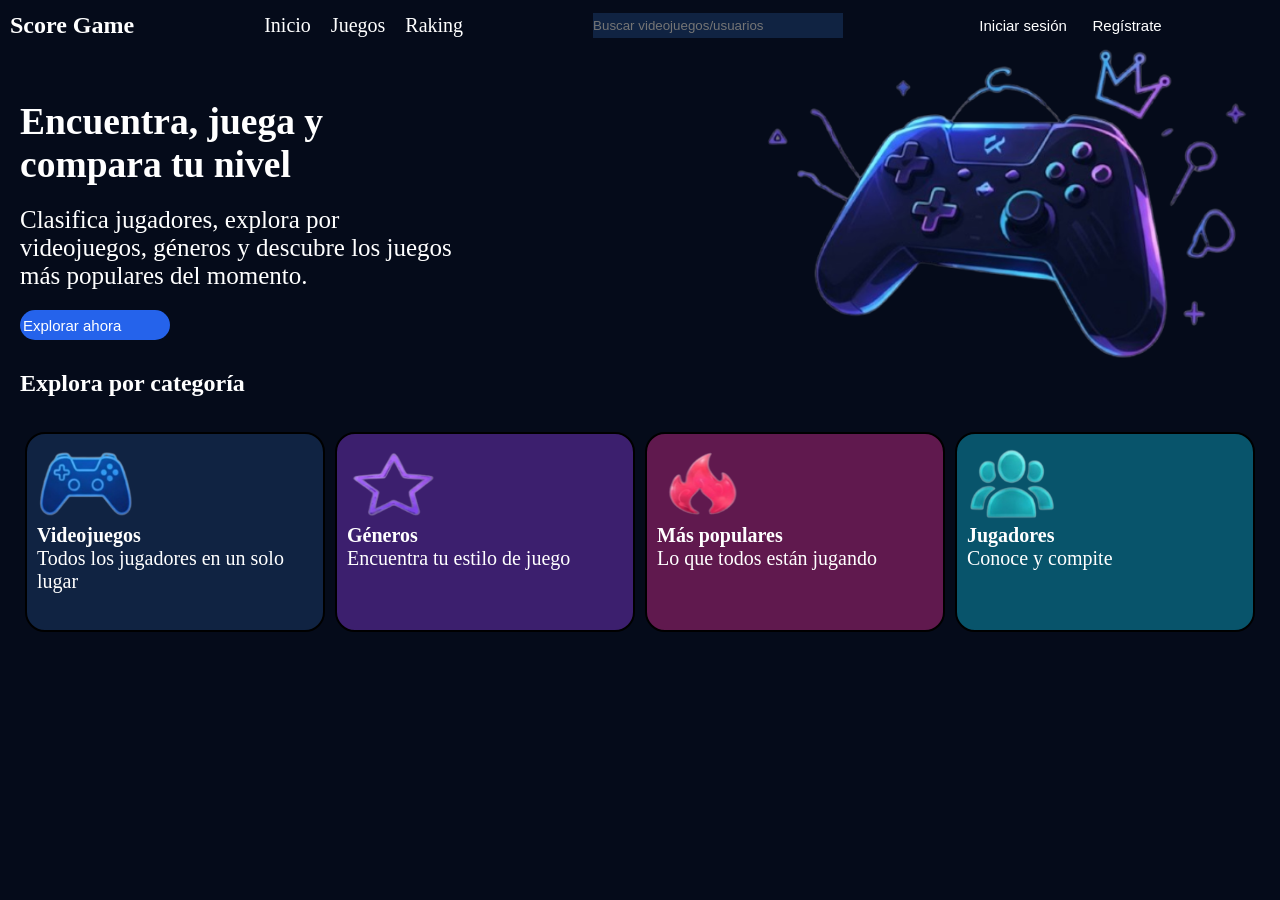
==== index.html @ 2e2f8823 "Actualizar index,estilos,img" ====
<!DOCTYPE html>
<html lang="en">
<head>
    <meta charset="UTF-8">
    <meta name="viewport" content="width=device-width, initial-scale=1.0">
    <title>Score Game</title>
    <link rel="stylesheet" href="estilos.css">

</head>
<body>
    <header id="menu">
        <h2>Score Game</h2>
        <nav>
            <ul>
                <li><a href="index.html">Inicio</a></li>
                <li><a href="#">Juegos</a></li>
                <li><a href="#">Raking</a></li>
            </ul>
        </nav>
        <section id="buscador">
            <form>
                <input type="search" placeholder="Buscar videojuegos/usuarios">
            </form>
        </section>
        <section id="botones">
            <button type="button" class="btn_inicioSesion">Iniciar sesión</button>
            <button type="button" class="btn_registrarse">Regístrate</button>
        </section>
    </header>

    <main>
        <section id="banner">
            <section id="banner-texto" >
                <h2>Encuentra, juega y compara tu nivel</h2>
                <p>Clasifica jugadores, explora por videojuegos, géneros y descubre los juegos más populares del momento.</p>
                <button type="button" >Explorar ahora </button>
            </section>
            <aside id="banner-imagen">
                <img src="control.png" alt="Control de videojuegos" height="350px" >
            </aside>
        </section>
        
        <section id="categorias">
            <h2>Explora por categoría</h2>
            <section id="lista-categorias">
                <article class="categoria" id="videojuego">
                    <img src="control chiquito.png" width="100px" height="75px">
                    <h4>Videojuegos</h4>
                    <p>Todos los jugadores en un solo lugar</p>
                </article>
                <article class="categoria" id="generos">
                    <img src="estrella.png" width="90px" height="75px">
                    <h4>Géneros</h4>
                    <p>Encuentra tu estilo de juego</p>
                </article>
                <article class="categoria" id="populares">
                    <img src="fuego.png" width="90px" height="75px">
                    <h4>Más populares</h4>
                    <p>Lo que todos están jugando</p>
                </article>
                <article class="categoria" id="jugadores">
                    <img src="usuarios.png" width="90px" height="75px">
                    <h4>Jugadores</h4>
                    <p>Conoce y compite</p>
                </article>
            </section>
        </section>
    </main>
</body>
</html>
---- estilos.css ----
*{box-sizing:border-box;
margin:0;
padding:0;
}

body{
  background-color: #050B1A;
  color:#FFFFFF;
}

header{
  padding: 10px; 
  display:flex;
  flex-direction:row;
  height: 50px;;
  width:100%;
  gap: 130px;
  align-items: center;
}

header nav ul{
    display: flex;
    flex-direction: row;
    gap: 20px;
    font-size: 20px;
    list-style: none;
    
}

header nav ul li a:hover{
    color:#7C3AED;
    background-color: aqua;
    border-radius: 10px;
}

header nav ul li a{
    text-decoration: none;
    color: #FFFFFF;
}

main{
    padding: 20px;
}

#banner{
    display: flex;
    justify-content: space-between;
    align-items: center;
    height: 300px;
    
}

#banner-texto{
    display: flex;
    flex-direction: column;
    justify-content: center;
    width: 450px;
    font-size: 25px;
    gap: 20px;
}

#categorias{
    display: flex;
    flex-direction: column;
    gap: 30px;
}

#lista-categorias{
    display: flex;
    flex-direction: row;
    justify-content:space-between;
}

.categoria{
    border: solid 2px black;
    padding: 10px;
    width: 25%;
    margin: 5px;
    height: 200px;
    border-radius: 20px;
    font-size: 20px;
}

#videojuego{
    background-color: #102342;
}

#generos{
    background-color: #3C1F6E;
}

#populares{
    background-color: #60194E;
}

#jugadores{
    background-color: #08546B;
}

input[type="search"]{
    width:250px ;
    height: 25px;
    background-color: #102342;
    border: none;
    color: #FFFFFF;
}

header button{
    width:100px ;
    height:30px ;
    background-color: transparent;
    color: #FFFFFF;
    border: none;
    font-size:15px ;
}
header button:hover{
    background-color: #08546B;
    border-radius: 15px;
    color:deepskyblue;
}

#banner button{
    width: 150px;
    height: 30px;
    display: flex;
    justify-content: flex-start;
    align-items: center;
    border: none;
    border-radius: 15px;
    padding: 3px;
    background-color: #2563EB;
    color: #FFFFFF;
    font-size: 15px;
}
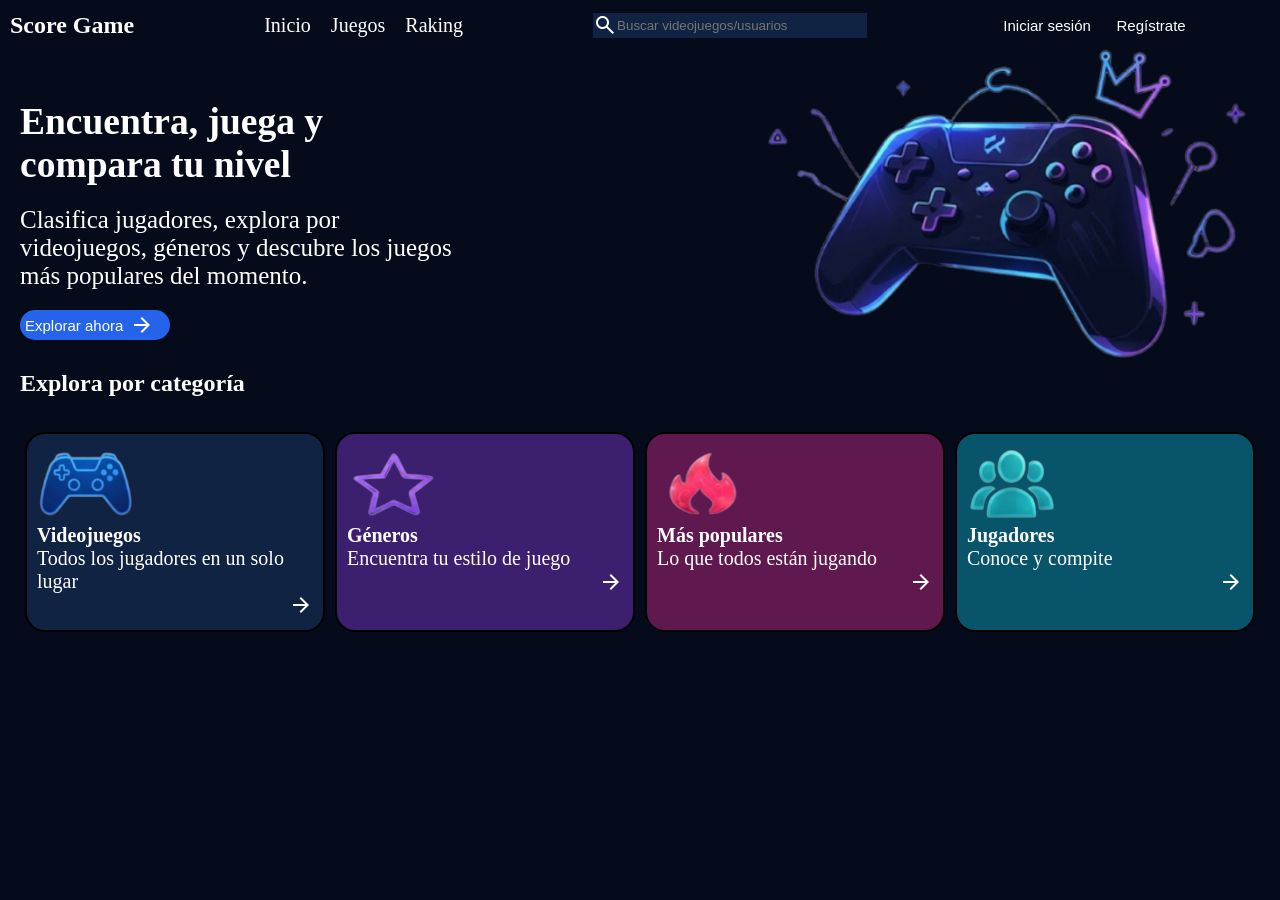
==== commit 793fc41c: "act estilos" ====
--- a/index.html
+++ b/index.html
@@ -5,7 +5,7 @@
     <meta name="viewport" content="width=device-width, initial-scale=1.0">
     <title>Score Game</title>
     <link rel="stylesheet" href="estilos.css">
-
+    <link rel="stylesheet" href="https://fonts.googleapis.com/css2?family=Material+Symbols+Outlined:opsz,wght,FILL,GRAD@24,400,0,0" />
 </head>
 <body>
     <header id="menu">
@@ -18,9 +18,8 @@
             </ul>
         </nav>
         <section id="buscador">
-            <form>
-                <input type="search" placeholder="Buscar videojuegos/usuarios">
-            </form>
+            <span class="material-symbols-outlined">search</span>
+            <input type="search" placeholder="Buscar videojuegos/usuarios" id="busca">
         </section>
         <section id="botones">
             <button type="button" class="btn_inicioSesion">Iniciar sesión</button>
@@ -33,7 +32,7 @@
             <section id="banner-texto" >
                 <h2>Encuentra, juega y compara tu nivel</h2>
                 <p>Clasifica jugadores, explora por videojuegos, géneros y descubre los juegos más populares del momento.</p>
-                <button type="button" >Explorar ahora </button>
+                <button type="button" >Explorar ahora <span class="material-symbols-outlined">arrow_forward</span></button>
             </section>
             <aside id="banner-imagen">
                 <img src="control.png" alt="Control de videojuegos" height="350px" >
@@ -47,21 +46,25 @@
                     <img src="control chiquito.png" width="100px" height="75px">
                     <h4>Videojuegos</h4>
                     <p>Todos los jugadores en un solo lugar</p>
+                    <span class="material-symbols-outlined">arrow_forward</span>
                 </article>
                 <article class="categoria" id="generos">
                     <img src="estrella.png" width="90px" height="75px">
                     <h4>Géneros</h4>
                     <p>Encuentra tu estilo de juego</p>
+                    <span class="material-symbols-outlined">arrow_forward</span>
                 </article>
                 <article class="categoria" id="populares">
                     <img src="fuego.png" width="90px" height="75px">
                     <h4>Más populares</h4>
                     <p>Lo que todos están jugando</p>
+                    <span class="material-symbols-outlined">arrow_forward</span>
                 </article>
                 <article class="categoria" id="jugadores">
                     <img src="usuarios.png" width="90px" height="75px">
                     <h4>Jugadores</h4>
                     <p>Conoce y compite</p>
+                    <span class="material-symbols-outlined">arrow_forward</span>
                 </article>
             </section>
         </section>
--- a/estilos.css
+++ b/estilos.css
@@ -65,6 +65,18 @@
     gap: 30px;
 }
 
+#busca{
+    border:none;
+    background:none ;
+    outline: none;
+}
+
+#buscador{
+    background-color: #102342;
+    display: flex;
+    align-items: center;
+}
+
 #lista-categorias{
     display: flex;
     flex-direction: row;
@@ -127,9 +139,13 @@
     align-items: center;
     border: none;
     border-radius: 15px;
-    padding: 3px;
+    padding: 5px;
     background-color: #2563EB;
     color: #FFFFFF;
     font-size: 15px;
+    gap: 7px;
 }
 
+.categoria .material-symbols-outlined{
+    float: right;
+}
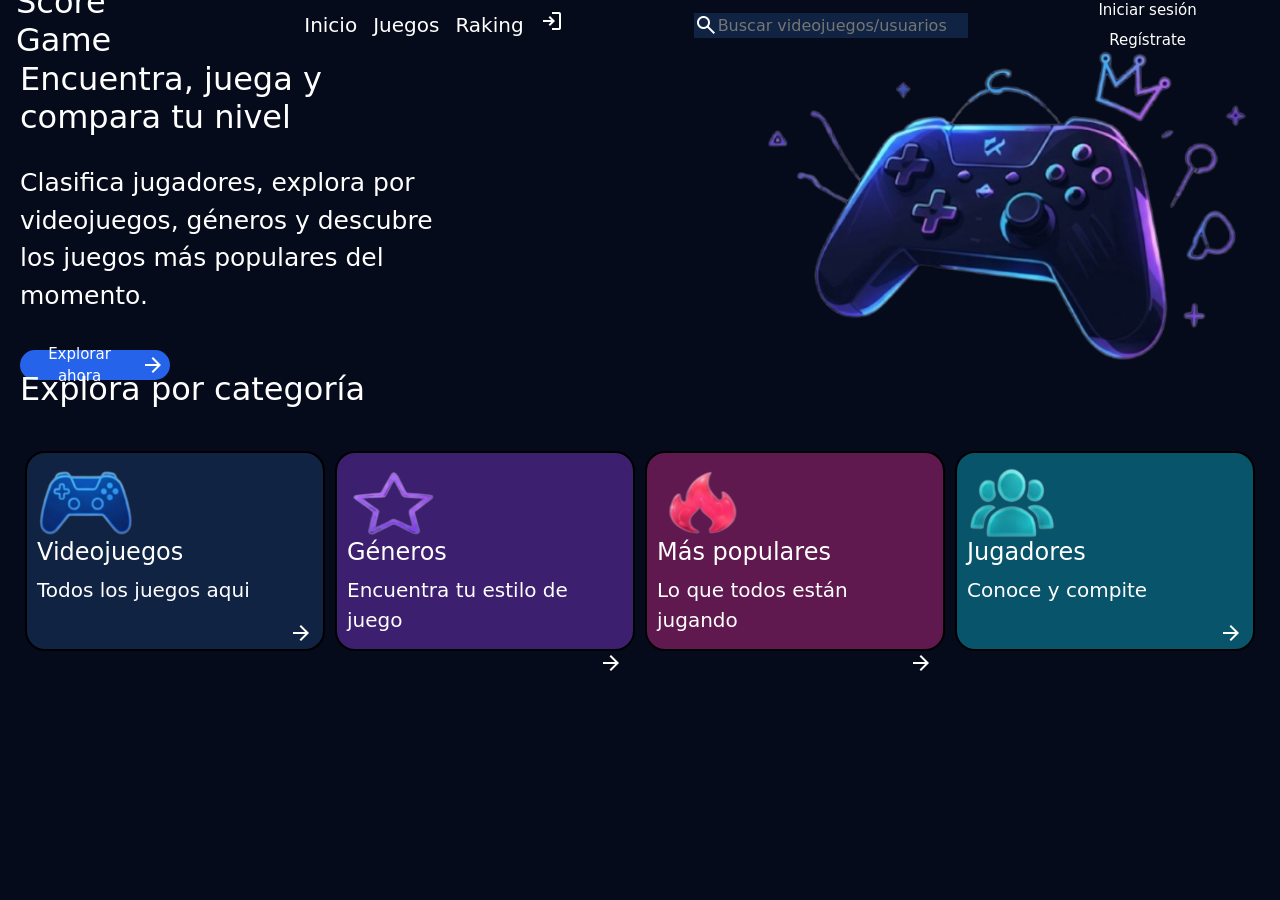
==== commit d15023b4: "Home finalizado" ====
--- a/index.html
+++ b/index.html
@@ -4,17 +4,20 @@
     <meta charset="UTF-8">
     <meta name="viewport" content="width=device-width, initial-scale=1.0">
     <title>Score Game</title>
+    <link rel="stylesheet" href="https://fonts.googleapis.com/css2?family=Material+Symbols+Outlined:opsz,wght,FILL,GRAD@24,400,0,0" />
+    <link href="https://cdn.jsdelivr.net/npm/bootstrap@5.3.8/dist/css/bootstrap.min.css" rel="stylesheet">
+    <script src="https://cdn.jsdelivr.net/npm/bootstrap@5.3.8/dist/js/bootstrap.bundle.min.js"></script>
     <link rel="stylesheet" href="estilos.css">
-    <link rel="stylesheet" href="https://fonts.googleapis.com/css2?family=Material+Symbols+Outlined:opsz,wght,FILL,GRAD@24,400,0,0" />
 </head>
 <body>
-    <header id="menu">
+    <header id="menu" class="d-flex align-items-center justify-content-between flex-row  p-3">
         <h2>Score Game</h2>
         <nav>
-            <ul>
+            <ul class="d-flex align-items-center list-unstyled m-0 gap-3">
                 <li><a href="index.html">Inicio</a></li>
                 <li><a href="#">Juegos</a></li>
                 <li><a href="#">Raking</a></li>
+                <li class="nav-item"><a class="nav-link" data-bs-toggle="modal" data-bs-target="#myModalAdmin" href="#"><span class="material-symbols-outlined">login</span></a> </li>
             </ul>
         </nav>
         <section id="buscador">
@@ -45,7 +48,7 @@
                 <article class="categoria" id="videojuego">
                     <img src="control chiquito.png" width="100px" height="75px">
                     <h4>Videojuegos</h4>
-                    <p>Todos los jugadores en un solo lugar</p>
+                    <p>Todos los juegos aqui</p>
                     <span class="material-symbols-outlined">arrow_forward</span>
                 </article>
                 <article class="categoria" id="generos">
@@ -69,5 +72,45 @@
             </section>
         </section>
     </main>
+
+   <div class="modal  " id="myModalAdmin">
+  <div class="modal-dialog">
+    <div class="modal-content  modal_admin" >
+
+      <!-- Modal Header -->
+      <div class="modal-header">
+        <h4 class="modal-title">iniciar sesion Admin</h4>
+        <button type="button" class="btn-close" data-bs-dismiss="modal"></button>
+      </div>
+
+      <!-- Modal body -->
+      <div class="modal-body">
+       <form action="Admin/indexAdmin.html">
+  <div class="mb-3 mt-3">
+    <label for="email" class="form-label">Email:</label>
+    <input type="email" class="form-control" id="email" placeholder="ejemplo:juanQgmail.com" name="email">
+  </div>
+  <div class="mb-3">
+    <label for="pwd" class="form-label">Contrasena:</label>
+    <input type="password" class="form-control" id="pwd" placeholder="introducir contraseña" name="pswd">
+  </div>
+  <div class="form-check mb-3">
+    <label class="form-check-label">
+      <input class="form-check-input" type="checkbox" name="remember"> recuerdame
+    </label>
+  </div>
+  <button type="submit" class="btn btn-primary">Submit</button>
+</form>
+      </div>
+
+      <!-- Modal footer -->
+      <div class="modal-footer">
+        <button type="button" class="btn btn-danger" data-bs-dismiss="modal">Close</button>
+      </div>
+
+    </div>
+  </div>
+</div>
+
 </body>
 </html>
--- a/estilos.css
+++ b/estilos.css
@@ -29,8 +29,6 @@
 
 header nav ul li a:hover{
     color:#7C3AED;
-    background-color: aqua;
-    border-radius: 10px;
 }
 
 header nav ul li a{
@@ -148,4 +146,9 @@
 
 .categoria .material-symbols-outlined{
     float: right;
+}
+
+.modal_admin{
+    background-color: #050B1A;
+    color: white;
 }
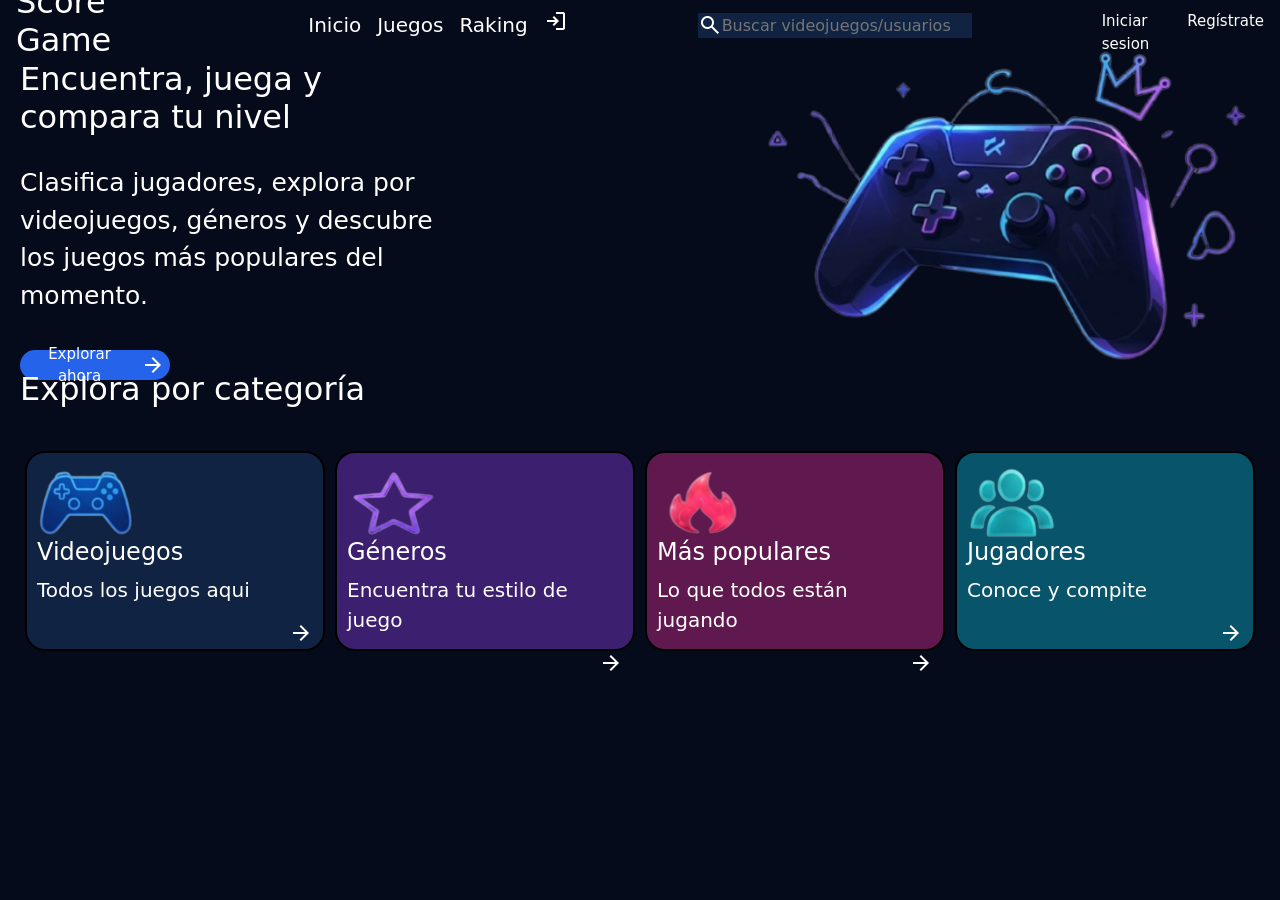
==== commit 3bd92eae: "Formulario Crear cuenta terminado" ====
--- a/index.html
+++ b/index.html
@@ -24,9 +24,9 @@
             <span class="material-symbols-outlined">search</span>
             <input type="search" placeholder="Buscar videojuegos/usuarios" id="busca">
         </section>
-        <section id="botones">
-            <button type="button" class="btn_inicioSesion">Iniciar sesión</button>
-            <button type="button" class="btn_registrarse">Regístrate</button>
+        <section id="formularios">
+            <a href="#">Iniciar sesion</a>
+            <a href="Registro/indexRegistro.html">Regístrate</a>
         </section>
     </header>
 
--- a/estilos.css
+++ b/estilos.css
@@ -115,18 +115,25 @@
     color: #FFFFFF;
 }
 
-header button{
-    width:100px ;
-    height:30px ;
-    background-color: transparent;
+header #formularios{
+    display: flex;
+    justify-content: space-between;
+    width:auto;
+    height:30px;
     color: #FFFFFF;
-    border: none;
-    font-size:15px ;
+    font-size:15px;
+    gap: 20px;
+
 }
-header button:hover{
-    background-color: #08546B;
+
+header #formularios a{
+    text-decoration: none;
+    color: white;
+}
+
+header #formularios a:hover{
+    color:#7C3AED;
     border-radius: 15px;
-    color:deepskyblue;
 }
 
 #banner button{
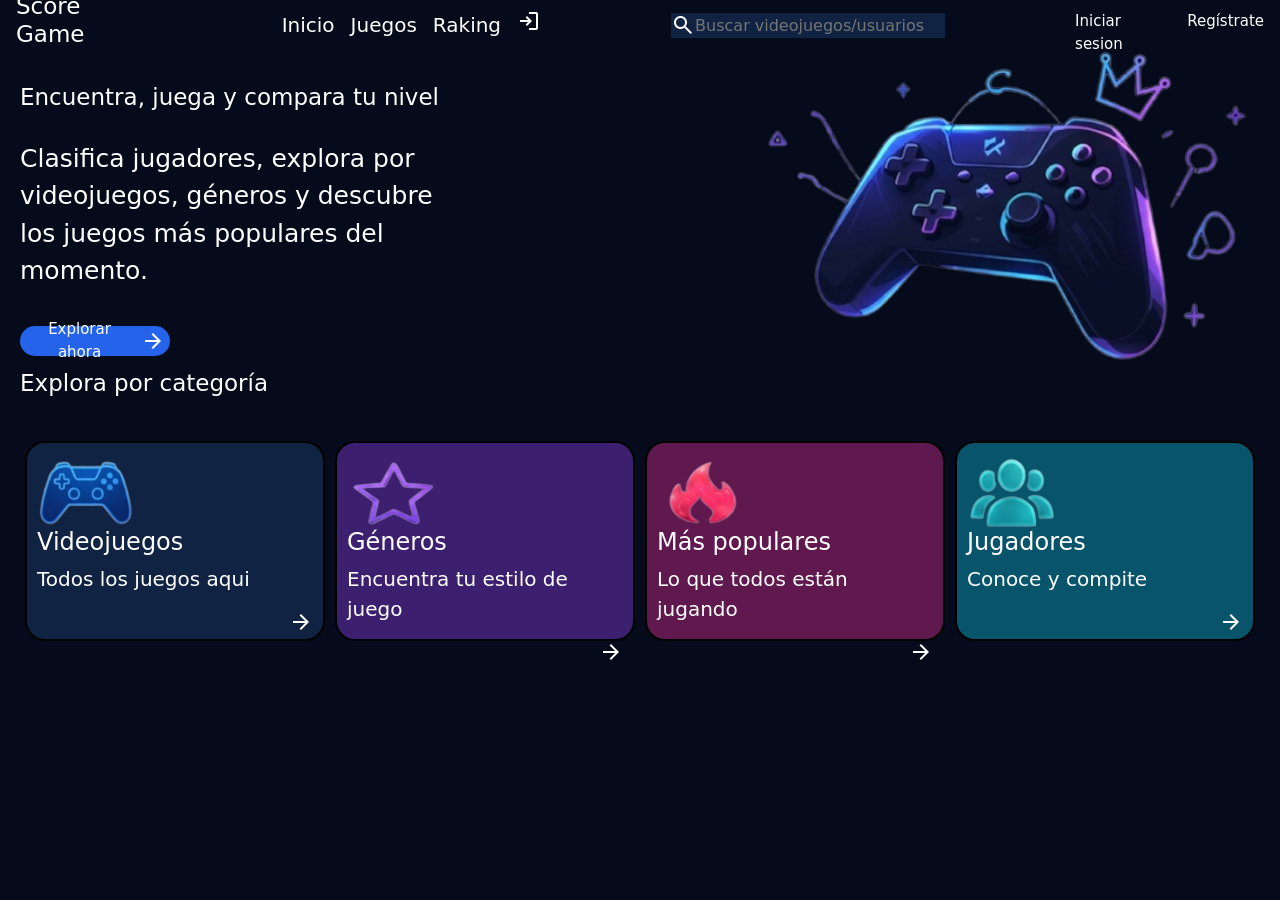
==== commit 72149212: ""agregar algo a home"" ====
--- a/index.html
+++ b/index.html
@@ -41,7 +41,7 @@
                 <img src="control.png" alt="Control de videojuegos" height="350px" >
             </aside>
         </section>
-        
+
         <section id="categorias">
             <h2>Explora por categoría</h2>
             <section id="lista-categorias">
--- a/estilos.css
+++ b/estilos.css
@@ -16,6 +16,10 @@
   width:100%;
   gap: 130px;
   align-items: center;
+}
+
+h2{
+    font-size: 23px;
 }
 
 header nav ul{
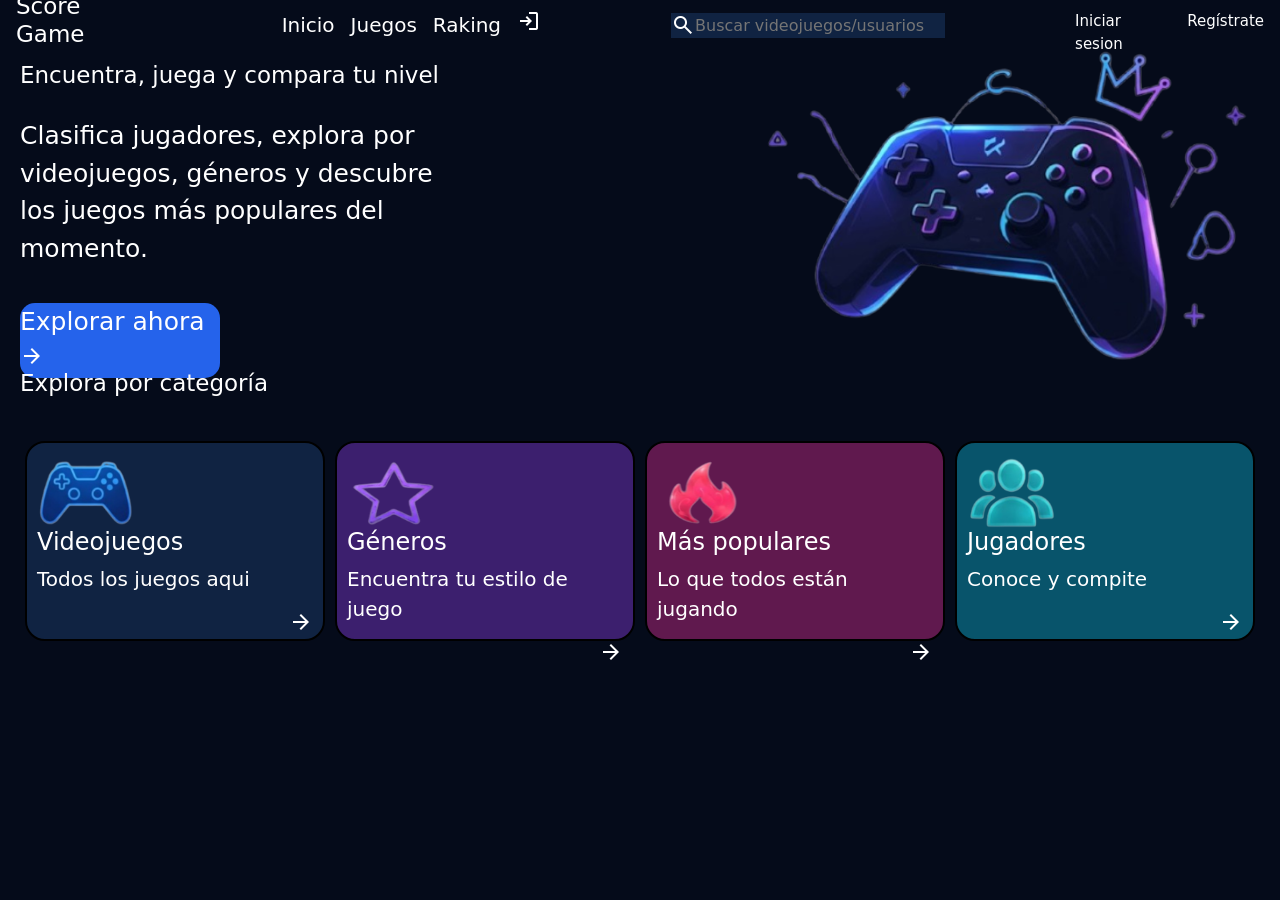
==== commit 4c69e158: ""home"" ====
--- a/index.html
+++ b/index.html
@@ -16,7 +16,7 @@
             <ul class="d-flex align-items-center list-unstyled m-0 gap-3">
                 <li><a href="index.html">Inicio</a></li>
                 <li><a href="#">Juegos</a></li>
-                <li><a href="#">Raking</a></li>
+                <li><a href="/Ranking/indexRanking.html">Raking</a></li>
                 <li class="nav-item"><a class="nav-link" data-bs-toggle="modal" data-bs-target="#myModalAdmin" href="#"><span class="material-symbols-outlined">login</span></a> </li>
             </ul>
         </nav>
@@ -25,7 +25,7 @@
             <input type="search" placeholder="Buscar videojuegos/usuarios" id="busca">
         </section>
         <section id="formularios">
-            <a href="#">Iniciar sesion</a>
+            <a href="/InicioSesion/indexSesion.html">Iniciar sesion</a>
             <a href="Registro/indexRegistro.html">Regístrate</a>
         </section>
     </header>
@@ -35,7 +35,7 @@
             <section id="banner-texto" >
                 <h2>Encuentra, juega y compara tu nivel</h2>
                 <p>Clasifica jugadores, explora por videojuegos, géneros y descubre los juegos más populares del momento.</p>
-                <button type="button" >Explorar ahora <span class="material-symbols-outlined">arrow_forward</span></button>
+                <a href="/Ranking/indexRanking.html " id="explorar">Explorar ahora <span class="material-symbols-outlined">arrow_forward</span></a>
             </section>
             <aside id="banner-imagen">
                 <img src="control.png" alt="Control de videojuegos" height="350px" >
--- a/estilos.css
+++ b/estilos.css
@@ -20,6 +20,17 @@
 
 h2{
     font-size: 23px;
+}
+
+main #banner #banner-texto a{
+text-decoration: none;
+color: white;
+}
+
+main #banner #banner-texto #explorar{
+    width: 200px;
+    background-color: #2563EB;
+    border-radius: 15px;
 }
 
 header nav ul{
